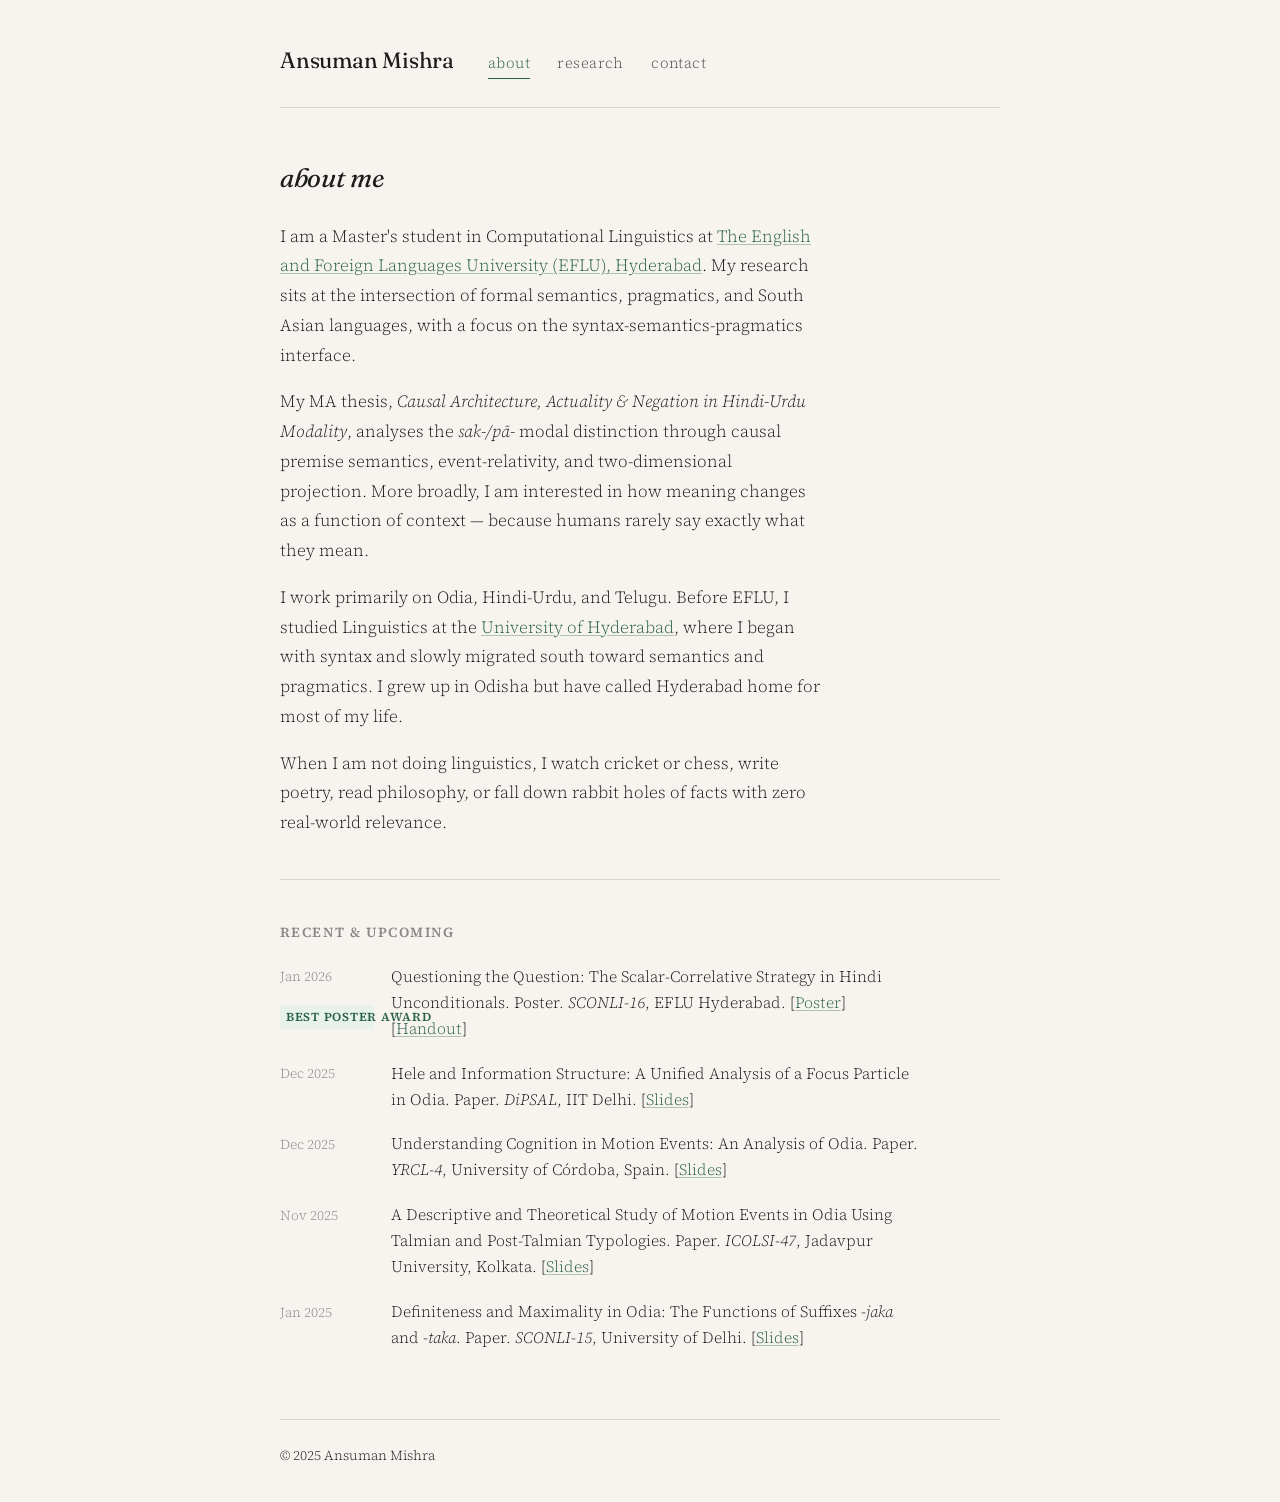
==== index.html @ 091caf6b "Add files via upload" ====
<!DOCTYPE html>
<html lang="en">
<head>
  <meta charset="UTF-8">
  <meta name="viewport" content="width=device-width, initial-scale=1.0">
  <meta name="description" content="Ansuman Mishra — Linguist & MA student in Computational Linguistics at EFLU Hyderabad, working on formal semantics, modality, and South Asian languages.">
  <title>Ansuman Mishra</title>
  <link rel="preconnect" href="https://fonts.googleapis.com">
  <link rel="preconnect" href="https://fonts.gstatic.com" crossorigin>
  <link href="https://fonts.googleapis.com/css2?family=Fraunces:ital,opsz,wght@0,9..144,300;0,9..144,400;0,9..144,600;1,9..144,300;1,9..144,400&family=Source+Serif+4:ital,opsz,wght@0,8..60,300;0,8..60,400;0,8..60,600;1,8..60,300;1,8..60,400&display=swap" rel="stylesheet">
  <link rel="stylesheet" href="style.css">
</head>
<body>
  <header>
    <div class="site-title">
      <a href="index.html">Ansuman Mishra</a>
    </div>
    <nav>
      <a href="index.html" class="active">about</a>
      <a href="research.html">research</a>
      <a href="contact.html">contact</a>
    </nav>
  </header>

  <main>
    <section class="intro">
      <h1>about me</h1>
      <p>
        I am a Master's student in Computational Linguistics at
        <a href="https://www.efluniversity.ac.in/">The English and Foreign Languages University (EFLU), Hyderabad</a>.
        My research sits at the intersection of formal semantics, pragmatics, and South Asian languages,
        with a focus on the syntax-semantics-pragmatics interface.
      </p>

      <p>
        My MA thesis, <em>Causal Architecture, Actuality &amp; Negation in Hindi-Urdu Modality</em>,
        analyses the <em>sak-/pā-</em> modal distinction through causal premise semantics,
        event-relativity, and two-dimensional projection. More broadly, I am interested
        in how meaning changes as a function of context — because humans rarely say exactly what they mean.
      </p>

      <p>
        I work primarily on Odia, Hindi-Urdu, and Telugu. Before EFLU, I studied Linguistics
        at the <a href="https://uohyd.ac.in/">University of Hyderabad</a>, where I began
        with syntax and slowly migrated south toward semantics and pragmatics.
        I grew up in Odisha but have called Hyderabad home for most of my life.
      </p>

      <p>
        When I am not doing linguistics, I watch cricket or chess, write poetry,
        read philosophy, or fall down rabbit holes of facts with zero real-world relevance.
      </p>
    </section>

    <hr>

    <section class="updates">
      <h2>recent &amp; upcoming</h2>

      <ul class="update-list">
        <li>
          <span class="update-date">Jan 2026</span>
          <span class="update-tag award">Best Poster Award</span>
          <span class="update-body">
            Questioning the Question: The Scalar-Correlative Strategy in Hindi Unconditionals.
            Poster. <em>SCONLI-16</em>, EFLU Hyderabad.
            [<a href="https://drive.google.com/file/d/1ANFOgNWCOCv7czCciZzYBjHxFHdyspBX/view?usp=sharing">Poster</a>]
            [<a href="https://drive.google.com/file/d/1ffa74GRHTgmBrBPGMSnpalttdWVg63Wz/view?usp=sharing">Handout</a>]
          </span>
        </li>
        <li>
          <span class="update-date">Dec 2025</span>
          <span class="update-body">
            Hele and Information Structure: A Unified Analysis of a Focus Particle in Odia.
            Paper. <em>DiPSAL</em>, IIT Delhi.
            [<a href="https://drive.google.com/file/d/1UKt8QBPlh3QJVtLP_T6K36ioiI9jn2D7/view?usp=sharing">Slides</a>]
          </span>
        </li>
        <li>
          <span class="update-date">Dec 2025</span>
          <span class="update-body">
            Understanding Cognition in Motion Events: An Analysis of Odia.
            Paper. <em>YRCL-4</em>, University of Córdoba, Spain.
            [<a href="https://drive.google.com/file/d/11E5_rFpYj3IGtYUHPFzcj4uOgpu2oPv9/view?usp=sharing">Slides</a>]
          </span>
        </li>
        <li>
          <span class="update-date">Nov 2025</span>
          <span class="update-body">
            A Descriptive and Theoretical Study of Motion Events in Odia Using Talmian and Post-Talmian Typologies.
            Paper. <em>ICOLSI-47</em>, Jadavpur University, Kolkata.
            [<a href="https://drive.google.com/file/d/19FrjqZRv9q8EXJaD74_anJzOx_NyYfVb/view?usp=sharing">Slides</a>]
          </span>
        </li>
        <li>
          <span class="update-date">Jan 2025</span>
          <span class="update-body">
            Definiteness and Maximality in Odia: The Functions of Suffixes <em>-jaka</em> and <em>-taka</em>.
            Paper. <em>SCONLI-15</em>, University of Delhi.
            [<a href="https://drive.google.com/file/d/1uRp9wtIOMrdv2oDd_WpZsqxCvSPVMt7K/view?usp=sharing">Slides</a>]
          </span>
        </li>
      </ul>
    </section>
  </main>

  <footer>
    <p>© 2025 Ansuman Mishra</p>
  </footer>
</body>
</html>
---- style.css ----
/* ============================================================
   Ansuman Mishra — Academic Portfolio
   Design: warm off-white ground, Fraunces display + Source Serif 4 body,
   slate ink, a single deep-teal accent. Deliberately minimal.
   ============================================================ */

/* --- tokens ------------------------------------------------ */
:root {
  --bg:         #f7f4ef;        /* warm paper */
  --ink:        #1c1c1c;        /* near-black */
  --ink-soft:   #4a4a4a;        /* secondary text */
  --ink-muted:  #888;           /* dates, labels */
  --rule:       #d8d3cb;        /* horizontal rules */
  --accent:     #2a6049;        /* deep forest-teal */
  --accent-tag: #e8f2ec;        /* award tag background */
  --link:       #2a6049;

  --font-display: 'Fraunces', Georgia, serif;
  --font-body:    'Source Serif 4', Georgia, serif;

  --measure: 60ch;              /* max prose width */
  --col-max: 720px;
}

/* --- reset ------------------------------------------------- */
*, *::before, *::after { box-sizing: border-box; margin: 0; padding: 0; }
html { font-size: 17px; }

body {
  background: var(--bg);
  color: var(--ink);
  font-family: var(--font-body);
  font-weight: 300;
  line-height: 1.75;
  padding: 0 1.5rem;
}

/* --- layout ------------------------------------------------ */
header, main, footer {
  max-width: var(--col-max);
  margin: 0 auto;
}

/* --- header / nav ----------------------------------------- */
header {
  display: flex;
  align-items: baseline;
  gap: 2rem;
  padding: 2.4rem 0 1.6rem;
  border-bottom: 1px solid var(--rule);
  flex-wrap: wrap;
}

.site-title a {
  font-family: var(--font-display);
  font-size: 1.3rem;
  font-weight: 400;
  color: var(--ink);
  text-decoration: none;
  letter-spacing: -0.01em;
}
.site-title a:hover { color: var(--accent); }

nav {
  display: flex;
  gap: 1.6rem;
  flex-wrap: wrap;
}

nav a {
  font-family: var(--font-body);
  font-size: 0.88rem;
  font-weight: 300;
  color: var(--ink-soft);
  text-decoration: none;
  letter-spacing: 0.03em;
  text-transform: lowercase;
  padding-bottom: 2px;
  border-bottom: 1px solid transparent;
  transition: color 0.15s, border-color 0.15s;
}
nav a:hover,
nav a.active {
  color: var(--accent);
  border-bottom-color: var(--accent);
}

/* --- main content ----------------------------------------- */
main {
  padding: 2.8rem 0 4rem;
}

main section + section {
  margin-top: 0; /* handled by hr spacing */
}

/* --- typography ------------------------------------------- */
h1 {
  font-family: var(--font-display);
  font-size: 1.55rem;
  font-weight: 400;
  font-style: italic;
  letter-spacing: -0.01em;
  color: var(--ink);
  margin-bottom: 1.2rem;
}

h2 {
  font-family: var(--font-body);
  font-size: 0.82rem;
  font-weight: 600;
  letter-spacing: 0.1em;
  text-transform: uppercase;
  color: var(--ink-muted);
  margin-bottom: 1.1rem;
}

p {
  max-width: var(--measure);
  margin-bottom: 1rem;
  color: var(--ink);
}
p:last-child { margin-bottom: 0; }

a {
  color: var(--link);
  text-decoration: underline;
  text-underline-offset: 2px;
  text-decoration-color: color-mix(in srgb, var(--link) 35%, transparent);
  transition: text-decoration-color 0.15s;
}
a:hover {
  text-decoration-color: var(--link);
}

hr {
  border: none;
  border-top: 1px solid var(--rule);
  margin: 2.4rem 0;
}

em { font-style: italic; }
strong { font-weight: 600; }

/* --- update list (homepage) ------------------------------- */
.update-list {
  list-style: none;
  display: flex;
  flex-direction: column;
  gap: 1.1rem;
}

.update-list li {
  display: grid;
  grid-template-columns: 5.5rem 1fr;
  gap: 0 1rem;
  align-items: start;
  max-width: calc(var(--measure) + 6rem);
}

/* award tag on same line after date */
.update-list li .update-tag {
  grid-column: 1;
  grid-row: 2;
  font-size: 0.72rem;
  font-weight: 600;
  letter-spacing: 0.06em;
  text-transform: uppercase;
  color: var(--accent);
  background: var(--accent-tag);
  padding: 1px 6px 2px;
  border-radius: 2px;
  white-space: nowrap;
  align-self: start;
  margin-top: 0.15rem;
}

.update-date {
  font-size: 0.8rem;
  color: var(--ink-muted);
  white-space: nowrap;
  padding-top: 0.1rem;
  font-family: var(--font-body);
}

.update-body {
  font-size: 0.93rem;
  line-height: 1.65;
  color: var(--ink);
}

/* when there is a tag, bump body to span both rows */
.update-list li:has(.update-tag) .update-body {
  grid-column: 2;
  grid-row: 1 / 3;
}

/* --- publications list (research page) -------------------- */
.pubs-list {
  list-style: none;
  display: flex;
  flex-direction: column;
  gap: 1.3rem;
  max-width: calc(var(--measure) + 4rem);
}

.pubs-list li {
  font-size: 0.93rem;
  line-height: 1.7;
  padding-left: 1.1rem;
  border-left: 2px solid var(--rule);
  transition: border-color 0.2s;
}

.pubs-list li:hover {
  border-left-color: var(--accent);
}

.pub-note {
  display: block;
  margin-top: 0.3rem;
  font-size: 0.86rem;
  color: var(--ink-soft);
  font-style: italic;
  line-height: 1.6;
}

/* inline award badge in pubs list */
.award-inline {
  display: inline-block;
  font-size: 0.72rem;
  font-weight: 600;
  letter-spacing: 0.06em;
  text-transform: uppercase;
  color: var(--accent);
  background: var(--accent-tag);
  padding: 1px 6px 2px;
  border-radius: 2px;
  vertical-align: middle;
  margin-left: 0.4rem;
}

/* --- contact page ----------------------------------------- */
.contact-block {
  margin-bottom: 1.6rem;
  line-height: 1.8;
}

/* --- footer ----------------------------------------------- */
footer {
  border-top: 1px solid var(--rule);
  padding: 1.4rem 0 2rem;
  font-size: 0.8rem;
  color: var(--ink-muted);
}

/* --- responsive ------------------------------------------- */
@media (max-width: 480px) {
  html { font-size: 16px; }
  body { padding: 0 1rem; }

  header {
    flex-direction: column;
    gap: 0.9rem;
    padding: 1.8rem 0 1.2rem;
  }

  .update-list li {
    grid-template-columns: 1fr;
    gap: 0.2rem;
  }
  .update-date { display: inline; margin-right: 0.5rem; }
  .update-tag { grid-column: 1; grid-row: auto; display: inline-block; }
  .update-list li:has(.update-tag) .update-body { grid-column: 1; grid-row: auto; }
}

@media (prefers-reduced-motion: reduce) {
  *, *::before, *::after { transition: none !important; }
}
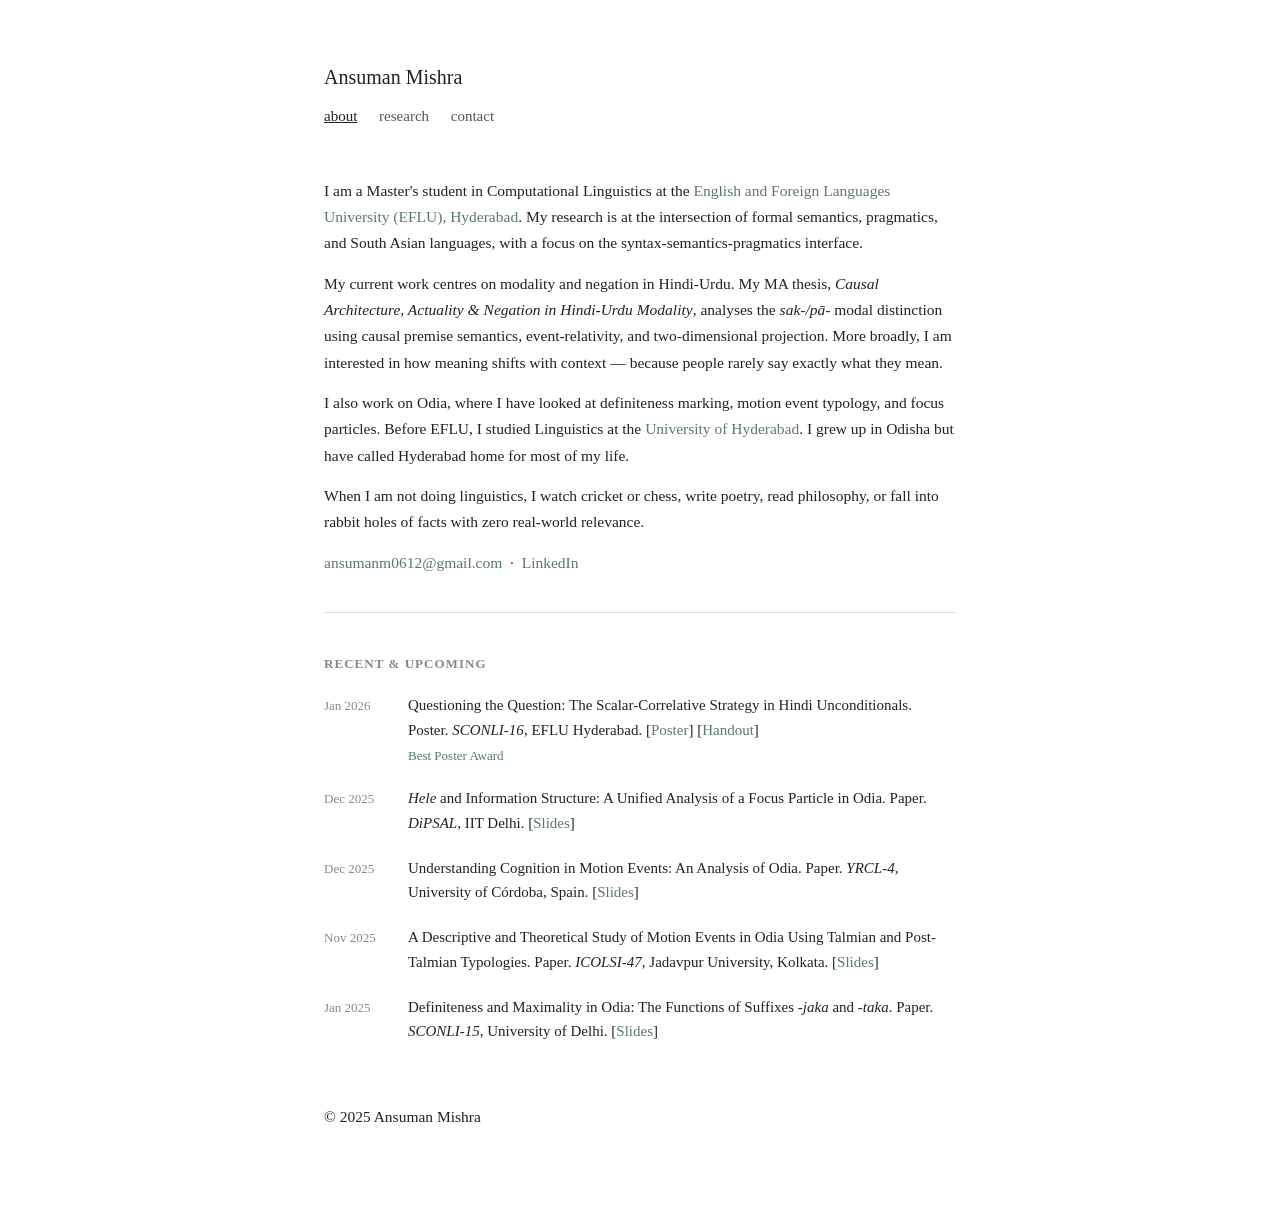
==== commit db57c489: "Add files via upload" ====
--- a/index.html
+++ b/index.html
@@ -3,109 +3,114 @@
 <head>
   <meta charset="UTF-8">
   <meta name="viewport" content="width=device-width, initial-scale=1.0">
-  <meta name="description" content="Ansuman Mishra — Linguist & MA student in Computational Linguistics at EFLU Hyderabad, working on formal semantics, modality, and South Asian languages.">
   <title>Ansuman Mishra</title>
-  <link rel="preconnect" href="https://fonts.googleapis.com">
-  <link rel="preconnect" href="https://fonts.gstatic.com" crossorigin>
-  <link href="https://fonts.googleapis.com/css2?family=Fraunces:ital,opsz,wght@0,9..144,300;0,9..144,400;0,9..144,600;1,9..144,300;1,9..144,400&family=Source+Serif+4:ital,opsz,wght@0,8..60,300;0,8..60,400;0,8..60,600;1,8..60,300;1,8..60,400&display=swap" rel="stylesheet">
   <link rel="stylesheet" href="style.css">
 </head>
 <body>
-  <header>
-    <div class="site-title">
-      <a href="index.html">Ansuman Mishra</a>
+
+<header>
+  <h1>Ansuman Mishra</h1>
+  <nav>
+    <a href="index.html" class="active">about</a>
+    <a href="research.html">research</a>
+    <a href="contact.html">contact</a>
+  </nav>
+</header>
+
+<main>
+
+  <p>
+    I am a Master's student in Computational Linguistics at the
+    <a href="https://www.efluniversity.ac.in/">English and Foreign Languages University (EFLU), Hyderabad</a>.
+    My research is at the intersection of formal semantics, pragmatics, and South Asian languages,
+    with a focus on the syntax-semantics-pragmatics interface.
+  </p>
+
+  <p>
+    My current work centres on modality and negation in Hindi-Urdu. My MA thesis,
+    <em>Causal Architecture, Actuality &amp; Negation in Hindi-Urdu Modality</em>, analyses the
+    <em>sak-/pā-</em> modal distinction using causal premise semantics, event-relativity,
+    and two-dimensional projection. More broadly, I am interested in how meaning shifts with
+    context — because people rarely say exactly what they mean.
+  </p>
+
+  <p>
+    I also work on Odia, where I have looked at definiteness marking, motion event typology,
+    and focus particles. Before EFLU, I studied Linguistics at the
+    <a href="https://uohyd.ac.in/">University of Hyderabad</a>.
+    I grew up in Odisha but have called Hyderabad home for most of my life.
+  </p>
+
+  <p>
+    When I am not doing linguistics, I watch cricket or chess, write poetry,
+    read philosophy, or fall into rabbit holes of facts with zero real-world relevance.
+  </p>
+
+  <p>
+    <a href="mailto:ansumanm0612@gmail.com">ansumanm0612@gmail.com</a> &nbsp;·&nbsp;
+    <a href="https://www.linkedin.com/in/ansuman-mishra061203/">LinkedIn</a>
+  </p>
+
+  <hr>
+
+  <h2>recent &amp; upcoming</h2>
+
+  <div class="updates">
+
+    <div class="update-item">
+      <span class="update-date">Jan 2026</span>
+      <div class="update-text">
+        Questioning the Question: The Scalar-Correlative Strategy in Hindi Unconditionals.
+        Poster. <em>SCONLI-16</em>, EFLU Hyderabad.
+        [<a href="https://drive.google.com/file/d/1ANFOgNWCOCv7czCciZzYBjHxFHdyspBX/view?usp=sharing">Poster</a>]
+        [<a href="https://drive.google.com/file/d/1ffa74GRHTgmBrBPGMSnpalttdWVg63Wz/view?usp=sharing">Handout</a>]
+        <span class="award-note">Best Poster Award</span>
+      </div>
     </div>
-    <nav>
-      <a href="index.html" class="active">about</a>
-      <a href="research.html">research</a>
-      <a href="contact.html">contact</a>
-    </nav>
-  </header>
 
-  <main>
-    <section class="intro">
-      <h1>about me</h1>
-      <p>
-        I am a Master's student in Computational Linguistics at
-        <a href="https://www.efluniversity.ac.in/">The English and Foreign Languages University (EFLU), Hyderabad</a>.
-        My research sits at the intersection of formal semantics, pragmatics, and South Asian languages,
-        with a focus on the syntax-semantics-pragmatics interface.
-      </p>
+    <div class="update-item">
+      <span class="update-date">Dec 2025</span>
+      <div class="update-text">
+        <em>Hele</em> and Information Structure: A Unified Analysis of a Focus Particle in Odia.
+        Paper. <em>DiPSAL</em>, IIT Delhi.
+        [<a href="https://drive.google.com/file/d/1UKt8QBPlh3QJVtLP_T6K36ioiI9jn2D7/view?usp=sharing">Slides</a>]
+      </div>
+    </div>
 
-      <p>
-        My MA thesis, <em>Causal Architecture, Actuality &amp; Negation in Hindi-Urdu Modality</em>,
-        analyses the <em>sak-/pā-</em> modal distinction through causal premise semantics,
-        event-relativity, and two-dimensional projection. More broadly, I am interested
-        in how meaning changes as a function of context — because humans rarely say exactly what they mean.
-      </p>
+    <div class="update-item">
+      <span class="update-date">Dec 2025</span>
+      <div class="update-text">
+        Understanding Cognition in Motion Events: An Analysis of Odia.
+        Paper. <em>YRCL-4</em>, University of Córdoba, Spain.
+        [<a href="https://drive.google.com/file/d/11E5_rFpYj3IGtYUHPFzcj4uOgpu2oPv9/view?usp=sharing">Slides</a>]
+      </div>
+    </div>
 
-      <p>
-        I work primarily on Odia, Hindi-Urdu, and Telugu. Before EFLU, I studied Linguistics
-        at the <a href="https://uohyd.ac.in/">University of Hyderabad</a>, where I began
-        with syntax and slowly migrated south toward semantics and pragmatics.
-        I grew up in Odisha but have called Hyderabad home for most of my life.
-      </p>
+    <div class="update-item">
+      <span class="update-date">Nov 2025</span>
+      <div class="update-text">
+        A Descriptive and Theoretical Study of Motion Events in Odia Using Talmian
+        and Post-Talmian Typologies. Paper. <em>ICOLSI-47</em>, Jadavpur University, Kolkata.
+        [<a href="https://drive.google.com/file/d/19FrjqZRv9q8EXJaD74_anJzOx_NyYfVb/view?usp=sharing">Slides</a>]
+      </div>
+    </div>
 
-      <p>
-        When I am not doing linguistics, I watch cricket or chess, write poetry,
-        read philosophy, or fall down rabbit holes of facts with zero real-world relevance.
-      </p>
-    </section>
+    <div class="update-item">
+      <span class="update-date">Jan 2025</span>
+      <div class="update-text">
+        Definiteness and Maximality in Odia: The Functions of Suffixes <em>-jaka</em> and <em>-taka</em>.
+        Paper. <em>SCONLI-15</em>, University of Delhi.
+        [<a href="https://drive.google.com/file/d/1uRp9wtIOMrdv2oDd_WpZsqxCvSPVMt7K/view?usp=sharing">Slides</a>]
+      </div>
+    </div>
 
-    <hr>
+  </div>
 
-    <section class="updates">
-      <h2>recent &amp; upcoming</h2>
+</main>
 
-      <ul class="update-list">
-        <li>
-          <span class="update-date">Jan 2026</span>
-          <span class="update-tag award">Best Poster Award</span>
-          <span class="update-body">
-            Questioning the Question: The Scalar-Correlative Strategy in Hindi Unconditionals.
-            Poster. <em>SCONLI-16</em>, EFLU Hyderabad.
-            [<a href="https://drive.google.com/file/d/1ANFOgNWCOCv7czCciZzYBjHxFHdyspBX/view?usp=sharing">Poster</a>]
-            [<a href="https://drive.google.com/file/d/1ffa74GRHTgmBrBPGMSnpalttdWVg63Wz/view?usp=sharing">Handout</a>]
-          </span>
-        </li>
-        <li>
-          <span class="update-date">Dec 2025</span>
-          <span class="update-body">
-            Hele and Information Structure: A Unified Analysis of a Focus Particle in Odia.
-            Paper. <em>DiPSAL</em>, IIT Delhi.
-            [<a href="https://drive.google.com/file/d/1UKt8QBPlh3QJVtLP_T6K36ioiI9jn2D7/view?usp=sharing">Slides</a>]
-          </span>
-        </li>
-        <li>
-          <span class="update-date">Dec 2025</span>
-          <span class="update-body">
-            Understanding Cognition in Motion Events: An Analysis of Odia.
-            Paper. <em>YRCL-4</em>, University of Córdoba, Spain.
-            [<a href="https://drive.google.com/file/d/11E5_rFpYj3IGtYUHPFzcj4uOgpu2oPv9/view?usp=sharing">Slides</a>]
-          </span>
-        </li>
-        <li>
-          <span class="update-date">Nov 2025</span>
-          <span class="update-body">
-            A Descriptive and Theoretical Study of Motion Events in Odia Using Talmian and Post-Talmian Typologies.
-            Paper. <em>ICOLSI-47</em>, Jadavpur University, Kolkata.
-            [<a href="https://drive.google.com/file/d/19FrjqZRv9q8EXJaD74_anJzOx_NyYfVb/view?usp=sharing">Slides</a>]
-          </span>
-        </li>
-        <li>
-          <span class="update-date">Jan 2025</span>
-          <span class="update-body">
-            Definiteness and Maximality in Odia: The Functions of Suffixes <em>-jaka</em> and <em>-taka</em>.
-            Paper. <em>SCONLI-15</em>, University of Delhi.
-            [<a href="https://drive.google.com/file/d/1uRp9wtIOMrdv2oDd_WpZsqxCvSPVMt7K/view?usp=sharing">Slides</a>]
-          </span>
-        </li>
-      </ul>
-    </section>
-  </main>
+<footer>
+  <p>© 2025 Ansuman Mishra</p>
+</footer>
 
-  <footer>
-    <p>© 2025 Ansuman Mishra</p>
-  </footer>
 </body>
 </html>
--- a/style.css
+++ b/style.css
@@ -1,279 +1,146 @@
-/* ============================================================
-   Ansuman Mishra — Academic Portfolio
-   Design: warm off-white ground, Fraunces display + Source Serif 4 body,
-   slate ink, a single deep-teal accent. Deliberately minimal.
-   ============================================================ */
+/* ── reset ── */
+* { margin: 0; padding: 0; box-sizing: border-box; }
 
-/* --- tokens ------------------------------------------------ */
-:root {
-  --bg:         #f7f4ef;        /* warm paper */
-  --ink:        #1c1c1c;        /* near-black */
-  --ink-soft:   #4a4a4a;        /* secondary text */
-  --ink-muted:  #888;           /* dates, labels */
-  --rule:       #d8d3cb;        /* horizontal rules */
-  --accent:     #2a6049;        /* deep forest-teal */
-  --accent-tag: #e8f2ec;        /* award tag background */
-  --link:       #2a6049;
-
-  --font-display: 'Fraunces', Georgia, serif;
-  --font-body:    'Source Serif 4', Georgia, serif;
-
-  --measure: 60ch;              /* max prose width */
-  --col-max: 720px;
+/* ── base ── */
+body {
+  font-family: Georgia, 'Times New Roman', serif;
+  font-size: 16px;
+  line-height: 1.7;
+  color: #222;
+  background: #fff;
+  max-width: 680px;
+  margin: 0 auto;
+  padding: 60px 24px 80px;
 }
 
-/* --- reset ------------------------------------------------- */
-*, *::before, *::after { box-sizing: border-box; margin: 0; padding: 0; }
-html { font-size: 17px; }
-
-body {
-  background: var(--bg);
-  color: var(--ink);
-  font-family: var(--font-body);
-  font-weight: 300;
-  line-height: 1.75;
-  padding: 0 1.5rem;
+/* ── header ── */
+header {
+  margin-bottom: 48px;
 }
 
-/* --- layout ------------------------------------------------ */
-header, main, footer {
-  max-width: var(--col-max);
-  margin: 0 auto;
+header h1 {
+  font-size: 20px;
+  font-weight: normal;
+  letter-spacing: 0;
+  margin-bottom: 10px;
 }
 
-/* --- header / nav ----------------------------------------- */
-header {
-  display: flex;
-  align-items: baseline;
-  gap: 2rem;
-  padding: 2.4rem 0 1.6rem;
-  border-bottom: 1px solid var(--rule);
-  flex-wrap: wrap;
-}
-
-.site-title a {
-  font-family: var(--font-display);
-  font-size: 1.3rem;
-  font-weight: 400;
-  color: var(--ink);
-  text-decoration: none;
-  letter-spacing: -0.01em;
-}
-.site-title a:hover { color: var(--accent); }
-
 nav {
-  display: flex;
-  gap: 1.6rem;
-  flex-wrap: wrap;
+  font-family: Georgia, serif;
+  font-size: 15px;
 }
 
 nav a {
-  font-family: var(--font-body);
-  font-size: 0.88rem;
-  font-weight: 300;
-  color: var(--ink-soft);
+  color: #555;
   text-decoration: none;
-  letter-spacing: 0.03em;
-  text-transform: lowercase;
-  padding-bottom: 2px;
-  border-bottom: 1px solid transparent;
-  transition: color 0.15s, border-color 0.15s;
+  margin-right: 18px;
 }
+
 nav a:hover,
 nav a.active {
-  color: var(--accent);
-  border-bottom-color: var(--accent);
+  color: #222;
+  text-decoration: underline;
 }
 
-/* --- main content ----------------------------------------- */
-main {
-  padding: 2.8rem 0 4rem;
+/* ── section headings ── */
+h2 {
+  font-family: Georgia, serif;
+  font-size: 13px;
+  font-weight: bold;
+  letter-spacing: 0.08em;
+  text-transform: uppercase;
+  color: #888;
+  margin: 40px 0 18px;
 }
 
-main section + section {
-  margin-top: 0; /* handled by hr spacing */
+/* ── body text ── */
+p {
+  font-size: 15.5px;
+  margin-bottom: 14px;
+  color: #222;
 }
 
-/* --- typography ------------------------------------------- */
-h1 {
-  font-family: var(--font-display);
-  font-size: 1.55rem;
-  font-weight: 400;
-  font-style: italic;
-  letter-spacing: -0.01em;
-  color: var(--ink);
-  margin-bottom: 1.2rem;
+a {
+  color: #5a7a6a;
+  text-decoration: none;
 }
 
-h2 {
-  font-family: var(--font-body);
-  font-size: 0.82rem;
-  font-weight: 600;
-  letter-spacing: 0.1em;
-  text-transform: uppercase;
-  color: var(--ink-muted);
-  margin-bottom: 1.1rem;
+a:hover {
+  text-decoration: underline;
 }
 
-p {
-  max-width: var(--measure);
-  margin-bottom: 1rem;
-  color: var(--ink);
-}
-p:last-child { margin-bottom: 0; }
-
-a {
-  color: var(--link);
-  text-decoration: underline;
-  text-underline-offset: 2px;
-  text-decoration-color: color-mix(in srgb, var(--link) 35%, transparent);
-  transition: text-decoration-color 0.15s;
-}
-a:hover {
-  text-decoration-color: var(--link);
+/* ── divider ── */
+hr {
+  border: none;
+  border-top: 1px solid #e0e0e0;
+  margin: 36px 0;
 }
 
-hr {
-  border: none;
-  border-top: 1px solid var(--rule);
-  margin: 2.4rem 0;
+/* ── updates list ── */
+.updates {
+  margin-top: 0;
 }
 
-em { font-style: italic; }
-strong { font-weight: 600; }
-
-/* --- update list (homepage) ------------------------------- */
-.update-list {
-  list-style: none;
+.update-item {
   display: flex;
-  flex-direction: column;
-  gap: 1.1rem;
-}
-
-.update-list li {
-  display: grid;
-  grid-template-columns: 5.5rem 1fr;
-  gap: 0 1rem;
-  align-items: start;
-  max-width: calc(var(--measure) + 6rem);
-}
-
-/* award tag on same line after date */
-.update-list li .update-tag {
-  grid-column: 1;
-  grid-row: 2;
-  font-size: 0.72rem;
-  font-weight: 600;
-  letter-spacing: 0.06em;
-  text-transform: uppercase;
-  color: var(--accent);
-  background: var(--accent-tag);
-  padding: 1px 6px 2px;
-  border-radius: 2px;
-  white-space: nowrap;
-  align-self: start;
-  margin-top: 0.15rem;
+  gap: 24px;
+  margin-bottom: 20px;
+  align-items: baseline;
 }
 
 .update-date {
-  font-size: 0.8rem;
-  color: var(--ink-muted);
-  white-space: nowrap;
-  padding-top: 0.1rem;
-  font-family: var(--font-body);
+  font-size: 13px;
+  color: #888;
+  min-width: 60px;
+  flex-shrink: 0;
+  padding-top: 2px;
 }
 
-.update-body {
-  font-size: 0.93rem;
+.update-text {
+  font-size: 15px;
   line-height: 1.65;
-  color: var(--ink);
+  color: #222;
 }
 
-/* when there is a tag, bump body to span both rows */
-.update-list li:has(.update-tag) .update-body {
-  grid-column: 2;
-  grid-row: 1 / 3;
+.update-text em {
+  font-style: italic;
 }
 
-/* --- publications list (research page) -------------------- */
-.pubs-list {
-  list-style: none;
-  display: flex;
-  flex-direction: column;
-  gap: 1.3rem;
-  max-width: calc(var(--measure) + 4rem);
+.update-text .award-note {
+  font-size: 13px;
+  color: #5a7a6a;
+  display: block;
+  margin-top: 2px;
 }
 
-.pubs-list li {
-  font-size: 0.93rem;
-  line-height: 1.7;
-  padding-left: 1.1rem;
-  border-left: 2px solid var(--rule);
-  transition: border-color 0.2s;
+/* ── research list ── */
+.pubs {
+  list-style: none;
 }
 
-.pubs-list li:hover {
-  border-left-color: var(--accent);
+.pubs li {
+  font-size: 15px;
+  line-height: 1.65;
+  margin-bottom: 20px;
+  padding-left: 0;
 }
 
-.pub-note {
+.pubs li .note {
   display: block;
-  margin-top: 0.3rem;
-  font-size: 0.86rem;
-  color: var(--ink-soft);
+  font-size: 13.5px;
+  color: #666;
+  margin-top: 3px;
   font-style: italic;
-  line-height: 1.6;
 }
 
-/* inline award badge in pubs list */
-.award-inline {
-  display: inline-block;
-  font-size: 0.72rem;
-  font-weight: 600;
-  letter-spacing: 0.06em;
-  text-transform: uppercase;
-  color: var(--accent);
-  background: var(--accent-tag);
-  padding: 1px 6px 2px;
-  border-radius: 2px;
-  vertical-align: middle;
-  margin-left: 0.4rem;
+/* ── contact ── */
+.contact-info p {
+  margin-bottom: 20px;
 }
 
-/* --- contact page ----------------------------------------- */
-.contact-block {
-  margin-bottom: 1.6rem;
-  line-height: 1.8;
+/* ── footer ── */
+footer {
+  margin-top: 60px;
+  font-size: 13px;
+  color: #aaa;
 }
-
-/* --- footer ----------------------------------------------- */
-footer {
-  border-top: 1px solid var(--rule);
-  padding: 1.4rem 0 2rem;
-  font-size: 0.8rem;
-  color: var(--ink-muted);
-}
-
-/* --- responsive ------------------------------------------- */
-@media (max-width: 480px) {
-  html { font-size: 16px; }
-  body { padding: 0 1rem; }
-
-  header {
-    flex-direction: column;
-    gap: 0.9rem;
-    padding: 1.8rem 0 1.2rem;
-  }
-
-  .update-list li {
-    grid-template-columns: 1fr;
-    gap: 0.2rem;
-  }
-  .update-date { display: inline; margin-right: 0.5rem; }
-  .update-tag { grid-column: 1; grid-row: auto; display: inline-block; }
-  .update-list li:has(.update-tag) .update-body { grid-column: 1; grid-row: auto; }
-}
-
-@media (prefers-reduced-motion: reduce) {
-  *, *::before, *::after { transition: none !important; }
-}
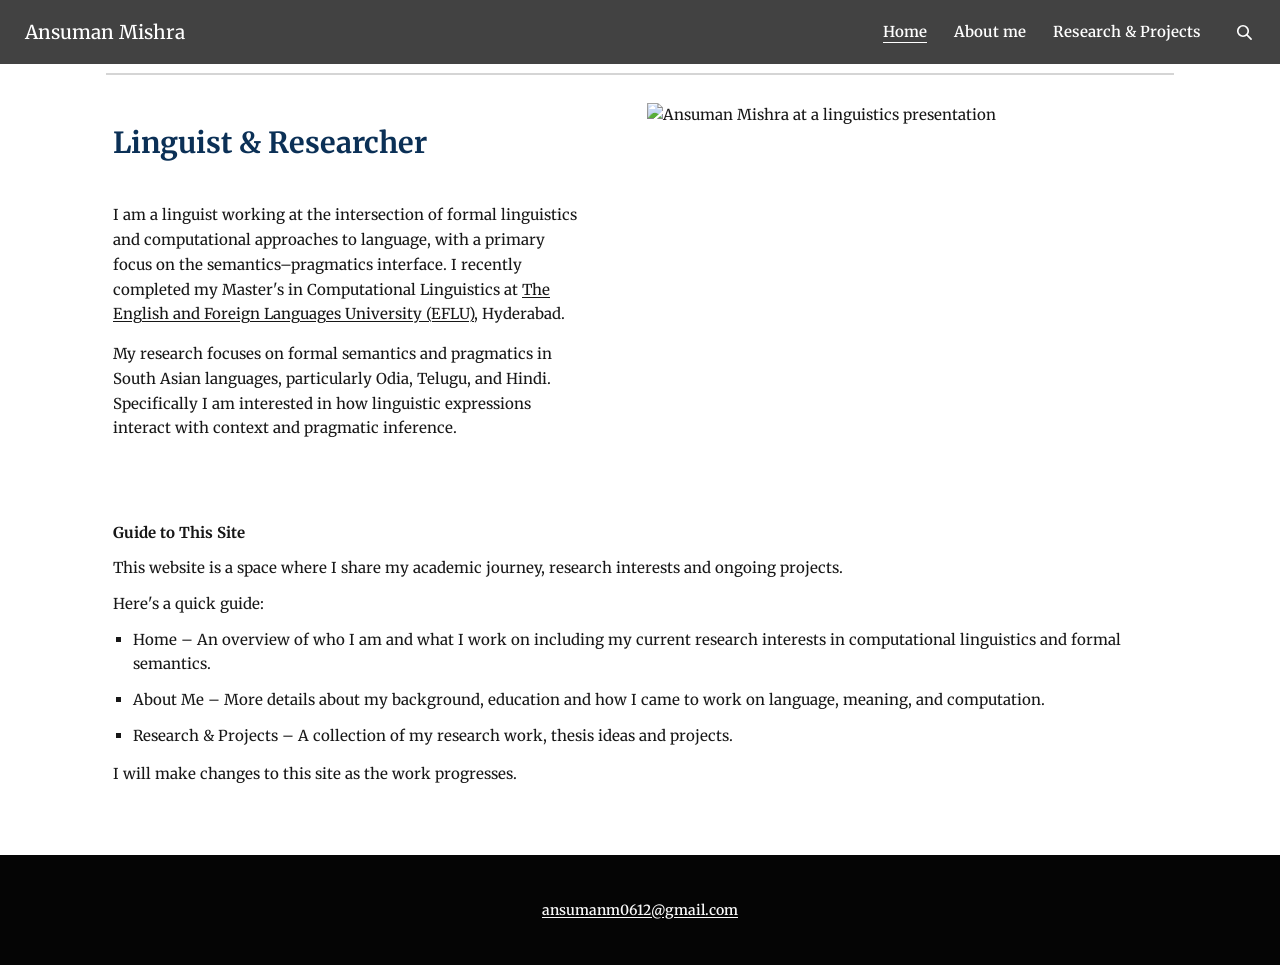
==== commit f927e84e: "Rebuild academic site to match Google Sites" ====
--- a/index.html
+++ b/index.html
@@ -2,115 +2,76 @@
 <html lang="en">
 <head>
   <meta charset="UTF-8">
-  <meta name="viewport" content="width=device-width, initial-scale=1.0">
-  <title>Ansuman Mishra</title>
+  <meta name="viewport" content="width=device-width, initial-scale=1">
+  <meta name="theme-color" content="#424242">
+  <meta name="description" content="Ansuman Mishra — linguist and researcher working at the semantics–pragmatics interface, with interests in formal linguistics, computation, and South Asian languages.">
+  <title>Ansuman Mishra | Linguist &amp; Researcher</title>
+  <link rel="preconnect" href="https://fonts.googleapis.com">
+  <link rel="preconnect" href="https://fonts.gstatic.com" crossorigin>
+  <link href="https://fonts.googleapis.com/css2?family=Merriweather:wght@400;500;600;700&display=swap" rel="stylesheet">
   <link rel="stylesheet" href="style.css">
+  <script src="site.js" defer></script>
 </head>
-<body>
+<body class="page-home">
+  <header class="site-header">
+    <a class="site-name" href="index.html">Ansuman Mishra</a>
+    <nav class="site-nav" aria-label="Main navigation">
+      <a href="index.html" aria-current="page">Home</a>
+      <a href="about-me.html">About me</a>
+      <a href="research.html">Research &amp; Projects</a>
+      <button class="search-toggle" type="button" aria-label="Search this site" aria-expanded="false" aria-controls="site-search-panel">
+        <svg viewBox="0 0 24 24" aria-hidden="true"><circle cx="10.8" cy="10.8" r="6.3"></circle><path d="m15.5 15.5 5 5"></path></svg>
+      </button>
+    </nav>
+    <div class="search-panel" id="site-search-panel" hidden>
+      <form role="search" class="search-form">
+        <label class="visually-hidden" for="site-search-input">Search this site</label>
+        <input id="site-search-input" type="search" placeholder="Search pages and information" autocomplete="off">
+      </form>
+      <div class="search-results" id="site-search-results" aria-live="polite">Search across pages, research, projects and presentations.</div>
+    </div>
+  </header>
 
-<header>
-  <h1>Ansuman Mishra</h1>
-  <nav>
-    <a href="index.html" class="active">about</a>
-    <a href="research.html">research</a>
-    <a href="contact.html">contact</a>
-  </nav>
-</header>
+  <main id="main" class="home-main">
+    <section class="home-hero" id="home" aria-labelledby="home-heading">
+      <div class="hero-copy">
+        <h1 id="home-heading">Linguist &amp; Researcher</h1>
+        <p>
+          I am a linguist working at the intersection of formal linguistics and computational
+          approaches to language, with a primary focus on the semantics–pragmatics interface.
+          I recently completed my Master's in Computational Linguistics at
+          <a href="https://www.efluniversity.ac.in/" target="_blank" rel="noopener noreferrer">The English and Foreign Languages University (EFLU)</a>,
+          Hyderabad.
+        </p>
+        <p>
+          My research focuses on formal semantics and pragmatics in South Asian languages,
+          particularly Odia, Telugu, and Hindi. Specifically I am interested in how linguistic
+          expressions interact with context and pragmatic inference.
+        </p>
+      </div>
+      <figure class="hero-photo">
+        <img
+          src="https://sites.google.com/sitesv-images-rt/[base64]w1280"
+          alt="Ansuman Mishra at a linguistics presentation"
+          loading="eager">
+      </figure>
+    </section>
 
-<main>
+    <section class="site-guide" id="guide" aria-labelledby="guide-heading">
+      <h2 id="guide-heading">Guide to This Site</h2>
+      <p>This website is a space where I share my academic journey, research interests and ongoing projects.</p>
+      <p>Here's a quick guide:</p>
+      <ul>
+        <li><a href="index.html">Home</a> – An overview of who I am and what I work on including my current research interests in computational linguistics and formal semantics.</li>
+        <li><a href="about-me.html">About Me</a> – More details about my background, education and how I came to work on language, meaning, and computation.</li>
+        <li><a href="research.html">Research &amp; Projects</a> – A collection of my research work, thesis ideas and projects.</li>
+      </ul>
+      <p>I will make changes to this site as the work progresses.</p>
+    </section>
+  </main>
 
-  <p>
-    I am a Master's student in Computational Linguistics at the
-    <a href="https://www.efluniversity.ac.in/">English and Foreign Languages University (EFLU), Hyderabad</a>.
-    My research is at the intersection of formal semantics, pragmatics, and South Asian languages,
-    with a focus on the syntax-semantics-pragmatics interface.
-  </p>
-
-  <p>
-    My current work centres on modality and negation in Hindi-Urdu. My MA thesis,
-    <em>Causal Architecture, Actuality &amp; Negation in Hindi-Urdu Modality</em>, analyses the
-    <em>sak-/pā-</em> modal distinction using causal premise semantics, event-relativity,
-    and two-dimensional projection. More broadly, I am interested in how meaning shifts with
-    context — because people rarely say exactly what they mean.
-  </p>
-
-  <p>
-    I also work on Odia, where I have looked at definiteness marking, motion event typology,
-    and focus particles. Before EFLU, I studied Linguistics at the
-    <a href="https://uohyd.ac.in/">University of Hyderabad</a>.
-    I grew up in Odisha but have called Hyderabad home for most of my life.
-  </p>
-
-  <p>
-    When I am not doing linguistics, I watch cricket or chess, write poetry,
-    read philosophy, or fall into rabbit holes of facts with zero real-world relevance.
-  </p>
-
-  <p>
-    <a href="mailto:ansumanm0612@gmail.com">ansumanm0612@gmail.com</a> &nbsp;·&nbsp;
-    <a href="https://www.linkedin.com/in/ansuman-mishra061203/">LinkedIn</a>
-  </p>
-
-  <hr>
-
-  <h2>recent &amp; upcoming</h2>
-
-  <div class="updates">
-
-    <div class="update-item">
-      <span class="update-date">Jan 2026</span>
-      <div class="update-text">
-        Questioning the Question: The Scalar-Correlative Strategy in Hindi Unconditionals.
-        Poster. <em>SCONLI-16</em>, EFLU Hyderabad.
-        [<a href="https://drive.google.com/file/d/1ANFOgNWCOCv7czCciZzYBjHxFHdyspBX/view?usp=sharing">Poster</a>]
-        [<a href="https://drive.google.com/file/d/1ffa74GRHTgmBrBPGMSnpalttdWVg63Wz/view?usp=sharing">Handout</a>]
-        <span class="award-note">Best Poster Award</span>
-      </div>
-    </div>
-
-    <div class="update-item">
-      <span class="update-date">Dec 2025</span>
-      <div class="update-text">
-        <em>Hele</em> and Information Structure: A Unified Analysis of a Focus Particle in Odia.
-        Paper. <em>DiPSAL</em>, IIT Delhi.
-        [<a href="https://drive.google.com/file/d/1UKt8QBPlh3QJVtLP_T6K36ioiI9jn2D7/view?usp=sharing">Slides</a>]
-      </div>
-    </div>
-
-    <div class="update-item">
-      <span class="update-date">Dec 2025</span>
-      <div class="update-text">
-        Understanding Cognition in Motion Events: An Analysis of Odia.
-        Paper. <em>YRCL-4</em>, University of Córdoba, Spain.
-        [<a href="https://drive.google.com/file/d/11E5_rFpYj3IGtYUHPFzcj4uOgpu2oPv9/view?usp=sharing">Slides</a>]
-      </div>
-    </div>
-
-    <div class="update-item">
-      <span class="update-date">Nov 2025</span>
-      <div class="update-text">
-        A Descriptive and Theoretical Study of Motion Events in Odia Using Talmian
-        and Post-Talmian Typologies. Paper. <em>ICOLSI-47</em>, Jadavpur University, Kolkata.
-        [<a href="https://drive.google.com/file/d/19FrjqZRv9q8EXJaD74_anJzOx_NyYfVb/view?usp=sharing">Slides</a>]
-      </div>
-    </div>
-
-    <div class="update-item">
-      <span class="update-date">Jan 2025</span>
-      <div class="update-text">
-        Definiteness and Maximality in Odia: The Functions of Suffixes <em>-jaka</em> and <em>-taka</em>.
-        Paper. <em>SCONLI-15</em>, University of Delhi.
-        [<a href="https://drive.google.com/file/d/1uRp9wtIOMrdv2oDd_WpZsqxCvSPVMt7K/view?usp=sharing">Slides</a>]
-      </div>
-    </div>
-
-  </div>
-
-</main>
-
-<footer>
-  <p>© 2025 Ansuman Mishra</p>
-</footer>
-
+  <footer class="site-footer">
+    <a href="mailto:ansumanm0612@gmail.com">ansumanm0612@gmail.com</a>
+  </footer>
 </body>
-</html>
+</html>
--- a/style.css
+++ b/style.css
@@ -1,146 +1,546 @@
-/* ── reset ── */
-* { margin: 0; padding: 0; box-sizing: border-box; }
-
-/* ── base ── */
+:root {
+  --charcoal: #424242;
+  --navy: #0b3056;
+  --ink: #171717;
+  --muted: #666;
+  --line: #d5d5d5;
+  --page-width: 1200px;
+}
+
+* {
+  box-sizing: border-box;
+}
+
+html {
+  scroll-behavior: smooth;
+}
+
 body {
-  font-family: Georgia, 'Times New Roman', serif;
-  font-size: 16px;
-  line-height: 1.7;
-  color: #222;
+  margin: 0;
   background: #fff;
-  max-width: 680px;
-  margin: 0 auto;
-  padding: 60px 24px 80px;
-}
-
-/* ── header ── */
-header {
-  margin-bottom: 48px;
-}
-
-header h1 {
-  font-size: 20px;
-  font-weight: normal;
-  letter-spacing: 0;
-  margin-bottom: 10px;
-}
-
-nav {
-  font-family: Georgia, serif;
-  font-size: 15px;
-}
-
-nav a {
-  color: #555;
-  text-decoration: none;
-  margin-right: 18px;
-}
-
-nav a:hover,
-nav a.active {
-  color: #222;
-  text-decoration: underline;
-}
-
-/* ── section headings ── */
-h2 {
-  font-family: Georgia, serif;
-  font-size: 13px;
-  font-weight: bold;
-  letter-spacing: 0.08em;
-  text-transform: uppercase;
-  color: #888;
-  margin: 40px 0 18px;
-}
-
-/* ── body text ── */
-p {
-  font-size: 15.5px;
-  margin-bottom: 14px;
-  color: #222;
-}
-
-a {
-  color: #5a7a6a;
-  text-decoration: none;
-}
-
-a:hover {
-  text-decoration: underline;
-}
-
-/* ── divider ── */
-hr {
-  border: none;
-  border-top: 1px solid #e0e0e0;
-  margin: 36px 0;
-}
-
-/* ── updates list ── */
-.updates {
-  margin-top: 0;
-}
-
-.update-item {
-  display: flex;
-  gap: 24px;
-  margin-bottom: 20px;
-  align-items: baseline;
-}
-
-.update-date {
-  font-size: 13px;
-  color: #888;
-  min-width: 60px;
-  flex-shrink: 0;
-  padding-top: 2px;
-}
-
-.update-text {
+  color: var(--ink);
+  font-family: "Merriweather", Georgia, "Times New Roman", serif;
   font-size: 15px;
   line-height: 1.65;
+}
+
+a {
+  color: inherit;
+}
+
+a:hover {
+  text-decoration-thickness: 1px;
+  text-underline-offset: 3px;
+}
+
+a:focus-visible,
+button:focus-visible,
+input:focus-visible {
+  outline: 2px solid #8aabc8;
+  outline-offset: 3px;
+}
+
+.visually-hidden {
+  position: absolute;
+  width: 1px;
+  height: 1px;
+  padding: 0;
+  margin: -1px;
+  overflow: hidden;
+  clip: rect(0, 0, 0, 0);
+  white-space: nowrap;
+  border: 0;
+}
+
+/* Shared navigation */
+.site-header {
+  position: relative;
+  z-index: 10;
+  min-height: 64px;
+  padding: 0 25px;
+  display: flex;
+  align-items: center;
+  justify-content: space-between;
+  gap: 24px;
+  color: #f9f9f9;
+  background: var(--charcoal);
+}
+
+.site-name {
+  flex: 0 0 auto;
+  color: #fff;
+  text-decoration: none;
+  font-size: 19px;
+  font-weight: 500;
+  line-height: 1.2;
+}
+
+.site-nav {
+  display: flex;
+  align-items: center;
+  gap: 27px;
+}
+
+.site-nav a {
+  color: #fff;
+  text-decoration: none;
+  font-size: 15px;
+  font-weight: 600;
+  white-space: nowrap;
+}
+
+.site-nav a:hover,
+.site-nav a[aria-current="page"] {
+  color: #fff;
+  text-decoration: underline;
+  text-underline-offset: 5px;
+}
+
+.search-toggle {
+  width: 27px;
+  height: 34px;
+  padding: 4px 0 4px 4px;
+  display: inline-flex;
+  align-items: center;
+  justify-content: center;
+  color: #fff;
+  border: 0;
+  background: transparent;
+  cursor: pointer;
+}
+
+.search-toggle svg {
+  width: 20px;
+  height: 20px;
+  fill: none;
+  stroke: currentColor;
+  stroke-width: 2;
+  stroke-linecap: round;
+  stroke-linejoin: round;
+}
+
+.search-panel {
+  position: absolute;
+  top: calc(100% + 7px);
+  right: 20px;
+  z-index: 20;
+  width: min(390px, calc(100vw - 32px));
+  padding: 14px;
+  color: #171717;
+  background: #fff;
+  border: 1px solid #d6d6d6;
+  box-shadow: 0 8px 26px rgba(0, 0, 0, .18);
+}
+
+.search-panel[hidden] {
+  display: none;
+}
+
+.search-form input {
+  width: 100%;
+  min-height: 42px;
+  padding: 9px 11px;
+  border: 1px solid #aaa;
+  border-radius: 0;
+  background: #fff;
+  color: #171717;
+  font: inherit;
+  font-size: 14px;
+}
+
+.search-results {
+  max-height: 340px;
+  overflow: auto;
+  padding-top: 8px;
+  color: #666;
+  font-family: "Merriweather", Georgia, serif;
+  font-size: 12px;
+  line-height: 1.5;
+}
+
+.search-result {
+  display: block;
+  padding: 9px 7px;
+  border-bottom: 1px solid #ededed;
   color: #222;
-}
-
-.update-text em {
-  font-style: italic;
-}
-
-.update-text .award-note {
+  text-decoration: none;
+}
+
+.search-result:hover {
+  background: #f5f5f5;
+  text-decoration: none;
+}
+
+.search-result strong {
+  display: block;
+  margin-bottom: 2px;
+  color: var(--navy);
   font-size: 13px;
-  color: #5a7a6a;
+}
+
+.search-result span {
   display: block;
-  margin-top: 2px;
-}
-
-/* ── research list ── */
-.pubs {
-  list-style: none;
-}
-
-.pubs li {
+  color: #666;
+}
+
+/* Home */
+.home-main {
+  width: min(1068px, calc(100% - 40px));
+  margin: 9px auto 0;
+  padding-bottom: 58px;
+}
+
+.home-hero {
+  display: grid;
+  grid-template-columns: minmax(0, 470px) minmax(0, 520px);
+  align-items: start;
+  justify-content: space-between;
+  gap: 48px;
+  padding: 28px 7px 0;
+  border-top: 2px solid var(--line);
+}
+
+.hero-copy h1 {
+  margin: 22px 0 42px;
+  color: var(--navy);
+  font-size: 29px;
+  line-height: 1.25;
+  font-weight: 700;
+}
+
+.hero-copy p {
+  margin: 0 0 15px;
   font-size: 15px;
   line-height: 1.65;
-  margin-bottom: 20px;
+}
+
+.hero-copy a {
+  text-decoration: underline;
+  text-underline-offset: 2px;
+}
+
+.hero-photo {
+  margin: 0;
+  width: 100%;
+}
+
+.hero-photo img {
+  display: block;
+  width: 100%;
+  height: auto;
+  object-fit: cover;
+}
+
+.site-guide {
+  margin: 66px 7px 0;
+}
+
+.site-guide h2 {
+  margin: 0 0 13px;
+  font-size: 15px;
+  line-height: 1.4;
+  font-weight: 700;
+}
+
+.site-guide p {
+  margin: 0 0 11px;
+}
+
+.site-guide ul {
+  margin: 8px 0 13px;
+  padding-left: 20px;
+  list-style-type: square;
+}
+
+.site-guide li {
   padding-left: 0;
-}
-
-.pubs li .note {
-  display: block;
-  font-size: 13.5px;
-  color: #666;
-  margin-top: 3px;
+  margin-bottom: 11px;
+}
+
+.site-guide a {
+  text-decoration: none;
+}
+
+/* About and research page banners */
+.page-banner {
+  min-height: 124px;
+  display: flex;
+  align-items: center;
+  justify-content: center;
+  padding: 16px 20px;
+  background-repeat: no-repeat;
+  background-size: cover;
+  background-position: center center;
+  text-align: center;
+}
+
+.page-banner h1 {
+  margin: 0;
+  font-size: 43px;
+  line-height: 1.2;
+  font-weight: 700;
+}
+
+.page-banner-about {
+  background-image: url("https://sites.google.com/sitesv-images-rt/AMxu72tZUWNblDccMqbxfu06Q5AQhIC0QAc6M8rwlp5P_Uuj-7ggGSVdMT_sMHnhc-Sn8rDOLHeOr0cK2FHGoXOgK-byj-zfnoZoNhdtvHLsoX1oMAVdRbPRBZZHS_emHQegb8C8_Cjt_ZTdJrBR08J_aHOK9mcxHTh4ZXRXkqBLTZsJeKv28c8DEXS9Ts6lxug=w16383");
+}
+
+.page-banner-about h1 {
+  color: var(--navy);
+}
+
+.page-banner-research {
+  min-height: 117px;
+  background-image: url("https://sites.google.com/sitesv-images-rt/AMxu72v7hE5ts7ol7CZx3NxyED4Z875OJzXVcmsnnCPMuUXSAI-G6NAy3PWHC5pnchuMviYNBtnDmyw7zi5FZVZ... ");
+  background-position: top left;
+}
+
+.page-banner-research h1 {
+  color: #fff;
+}
+
+/* About */
+.about-content {
+  width: min(1198px, calc(100% - 48px));
+  min-height: 519px;
+  margin: 0 auto;
+  padding: 44px 0 70px;
+}
+
+.about-copy p {
+  margin: 0 0 15px;
+  font-size: 14px;
+  line-height: 1.55;
+}
+
+/* Research */
+.research-content {
+  width: min(var(--page-width), calc(100% - 48px));
+  margin: 0 auto;
+  padding: 26px 0 76px;
+}
+
+.research-section h2 {
+  margin: 0 0 7px;
+  font-size: 14px;
+  font-weight: 700;
   font-style: italic;
-}
-
-/* ── contact ── */
-.contact-info p {
-  margin-bottom: 20px;
-}
-
-/* ── footer ── */
-footer {
-  margin-top: 60px;
-  font-size: 13px;
-  color: #aaa;
-}
+  line-height: 1.5;
+}
+
+.research-list,
+.research-project ul {
+  margin: 0;
+  padding-left: 19px;
+  list-style-type: square;
+}
+
+.research-list li {
+  margin: 0 0 7px;
+  padding-left: 0;
+  font-size: 12px;
+  line-height: 1.65;
+}
+
+.work-title {
+  font-weight: 400;
+}
+
+.research-list a {
+  text-decoration: underline;
+  text-underline-offset: 2px;
+}
+
+.experience-section {
+  margin-top: 83px;
+}
+
+.research-project {
+  margin-top: 13px;
+}
+
+.research-project h3 {
+  margin: 0 0 10px;
+  font-size: 12px;
+  line-height: 1.55;
+  font-weight: 700;
+}
+
+.research-project h3 em {
+  font-style: italic;
+}
+
+.research-project li {
+  margin-bottom: 7px;
+  padding-left: 0;
+  font-size: 12px;
+  line-height: 1.65;
+}
+
+.research-project + .research-project {
+  margin-top: 13px;
+}
+
+/* Footer */
+.site-footer {
+  min-height: 110px;
+  padding: 35px 20px;
+  display: flex;
+  align-items: center;
+  justify-content: center;
+  background: #050505;
+  color: #f8f8f8;
+  text-align: center;
+}
+
+.site-footer a {
+  color: #f8f8f8;
+  font-size: 14px;
+  font-weight: 600;
+  text-decoration: underline;
+  text-underline-offset: 2px;
+}
+
+/* A legacy contact route remains available, although it is not in the main navigation. */
+.standard-content {
+  width: min(var(--page-width), calc(100% - 48px));
+  min-height: 520px;
+  margin: 0 auto;
+  padding: 42px 0 70px;
+}
+
+.standard-content h1 {
+  color: var(--navy);
+  font-size: 28px;
+}
+
+/* Responsive layout */
+@media (max-width: 900px) {
+  .home-hero {
+    grid-template-columns: minmax(0, 1fr) minmax(0, 1fr);
+    gap: 30px;
+  }
+
+  .hero-copy h1 {
+    margin-bottom: 28px;
+    font-size: 26px;
+  }
+
+  .research-content,
+  .about-content {
+    width: min(100% - 40px, 760px);
+  }
+
+  .research-list li,
+  .research-project h3,
+  .research-project li {
+    font-size: 13px;
+  }
+}
+
+@media (max-width: 650px) {
+  .site-header {
+    min-height: 62px;
+    padding: 10px 15px;
+    align-items: flex-start;
+    flex-direction: column;
+    gap: 10px;
+  }
+
+  .site-name {
+    font-size: 18px;
+  }
+
+  .site-nav {
+    width: 100%;
+    gap: clamp(12px, 4vw, 22px);
+    justify-content: space-between;
+  }
+
+  .site-nav a {
+    font-size: 12px;
+  }
+
+  .search-toggle {
+    width: 24px;
+    height: 25px;
+  }
+
+  .search-panel {
+    top: calc(100% + 4px);
+    right: 10px;
+  }
+
+  .home-main {
+    width: calc(100% - 30px);
+    margin-top: 14px;
+  }
+
+  .home-hero {
+    grid-template-columns: 1fr;
+    gap: 22px;
+    padding: 21px 2px 0;
+  }
+
+  .hero-copy h1 {
+    margin: 8px 0 23px;
+    font-size: 26px;
+  }
+
+  .hero-copy p,
+  .site-guide p,
+  .site-guide li {
+    font-size: 14px;
+  }
+
+  .hero-photo {
+    max-width: 560px;
+  }
+
+  .site-guide {
+    margin: 38px 2px 0;
+  }
+
+  .page-banner {
+    min-height: 106px;
+    padding: 12px;
+  }
+
+  .page-banner h1 {
+    font-size: 30px;
+  }
+
+  .about-content {
+    width: calc(100% - 34px);
+    min-height: 0;
+    padding: 30px 0 50px;
+  }
+
+  .about-copy p {
+    font-size: 13px;
+  }
+
+  .research-content {
+    width: calc(100% - 34px);
+    padding-top: 22px;
+  }
+
+  .research-list {
+    padding-left: 17px;
+  }
+
+  .research-list li,
+  .research-project h3,
+  .research-project li {
+    font-size: 12px;
+  }
+
+  .experience-section {
+    margin-top: 48px;
+  }
+
+  .site-footer {
+    min-height: 90px;
+    padding: 27px 15px;
+  }
+}
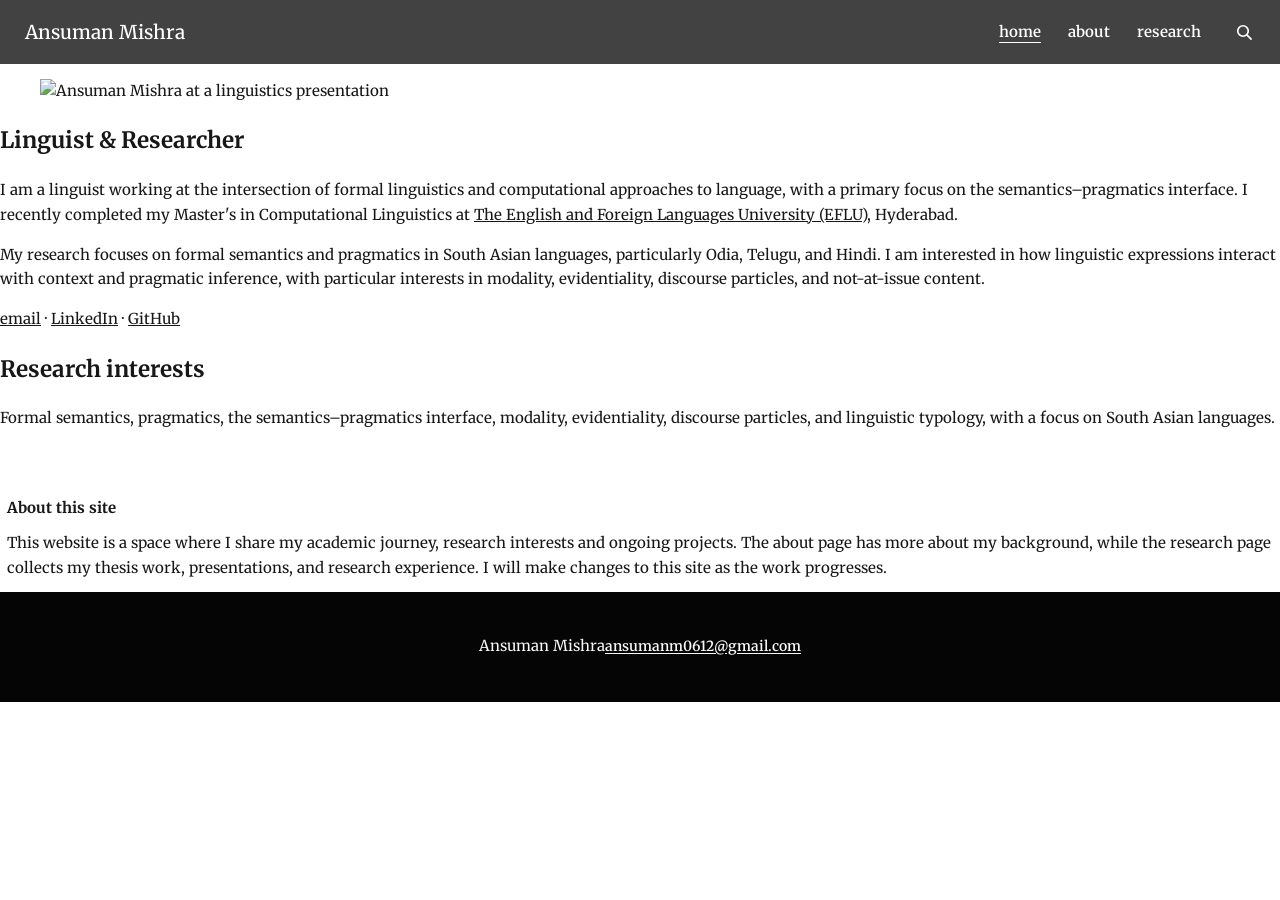
==== commit 6cfab1dc: "Refine academic website with minimalist researcher layout" ====
--- a/index.html
+++ b/index.html
@@ -3,8 +3,8 @@
 <head>
   <meta charset="UTF-8">
   <meta name="viewport" content="width=device-width, initial-scale=1">
-  <meta name="theme-color" content="#424242">
-  <meta name="description" content="Ansuman Mishra — linguist and researcher working at the semantics–pragmatics interface, with interests in formal linguistics, computation, and South Asian languages.">
+  <meta name="theme-color" content="#ffffff">
+  <meta name="description" content="Ansuman Mishra is a linguist working at the semantics–pragmatics interface, with interests in formal linguistics, computation, and South Asian languages.">
   <title>Ansuman Mishra | Linguist &amp; Researcher</title>
   <link rel="preconnect" href="https://fonts.googleapis.com">
   <link rel="preconnect" href="https://fonts.gstatic.com" crossorigin>
@@ -16,9 +16,9 @@
   <header class="site-header">
     <a class="site-name" href="index.html">Ansuman Mishra</a>
     <nav class="site-nav" aria-label="Main navigation">
-      <a href="index.html" aria-current="page">Home</a>
-      <a href="about-me.html">About me</a>
-      <a href="research.html">Research &amp; Projects</a>
+      <a href="index.html" aria-current="page">home</a>
+      <a href="about-me.html">about</a>
+      <a href="research.html">research</a>
       <button class="search-toggle" type="button" aria-label="Search this site" aria-expanded="false" aria-controls="site-search-panel">
         <svg viewBox="0 0 24 24" aria-hidden="true"><circle cx="10.8" cy="10.8" r="6.3"></circle><path d="m15.5 15.5 5 5"></path></svg>
       </button>
@@ -26,16 +26,23 @@
     <div class="search-panel" id="site-search-panel" hidden>
       <form role="search" class="search-form">
         <label class="visually-hidden" for="site-search-input">Search this site</label>
-        <input id="site-search-input" type="search" placeholder="Search pages and information" autocomplete="off">
+        <input id="site-search-input" type="search" placeholder="Search pages and research" autocomplete="off">
       </form>
       <div class="search-results" id="site-search-results" aria-live="polite">Search across pages, research, projects and presentations.</div>
     </div>
   </header>
 
-  <main id="main" class="home-main">
-    <section class="home-hero" id="home" aria-labelledby="home-heading">
-      <div class="hero-copy">
-        <h1 id="home-heading">Linguist &amp; Researcher</h1>
+  <main id="main" class="site-main">
+    <section class="intro-grid" id="home" aria-labelledby="intro-heading">
+      <figure class="profile-photo">
+        <img
+          src="https://sites.google.com/sitesv-images-rt/[base64]w1280"
+          alt="Ansuman Mishra at a linguistics presentation"
+          loading="eager">
+      </figure>
+
+      <div class="intro-copy">
+        <h1 id="intro-heading">Linguist &amp; Researcher</h1>
         <p>
           I am a linguist working at the intersection of formal linguistics and computational
           approaches to language, with a primary focus on the semantics–pragmatics interface.
@@ -45,32 +52,38 @@
         </p>
         <p>
           My research focuses on formal semantics and pragmatics in South Asian languages,
-          particularly Odia, Telugu, and Hindi. Specifically I am interested in how linguistic
-          expressions interact with context and pragmatic inference.
+          particularly Odia, Telugu, and Hindi. I am interested in how linguistic expressions
+          interact with context and pragmatic inference, with particular interests in modality,
+          evidentiality, discourse particles, and not-at-issue content.
+        </p>
+        <p class="intro-links">
+          <a href="mailto:ansumanm0612@gmail.com">email</a>
+          <span aria-hidden="true">·</span>
+          <a href="https://www.linkedin.com/in/ansuman-mishra061203/" target="_blank" rel="noopener noreferrer">LinkedIn</a>
+          <span aria-hidden="true">·</span>
+          <a href="https://github.com/ansumanm0612" target="_blank" rel="noopener noreferrer">GitHub</a>
         </p>
       </div>
-      <figure class="hero-photo">
-        <img
-          src="https://sites.google.com/sitesv-images-rt/[base64]w1280"
-          alt="Ansuman Mishra at a linguistics presentation"
-          loading="eager">
-      </figure>
     </section>
 
-    <section class="site-guide" id="guide" aria-labelledby="guide-heading">
-      <h2 id="guide-heading">Guide to This Site</h2>
-      <p>This website is a space where I share my academic journey, research interests and ongoing projects.</p>
-      <p>Here's a quick guide:</p>
-      <ul>
-        <li><a href="index.html">Home</a> – An overview of who I am and what I work on including my current research interests in computational linguistics and formal semantics.</li>
-        <li><a href="about-me.html">About Me</a> – More details about my background, education and how I came to work on language, meaning, and computation.</li>
-        <li><a href="research.html">Research &amp; Projects</a> – A collection of my research work, thesis ideas and projects.</li>
-      </ul>
-      <p>I will make changes to this site as the work progresses.</p>
+    <section class="home-section" id="research-interests">
+      <h2>Research interests</h2>
+      <p>Formal semantics, pragmatics, the semantics–pragmatics interface, modality, evidentiality, discourse particles, and linguistic typology, with a focus on South Asian languages.</p>
+    </section>
+
+    <section class="home-section site-guide" id="guide">
+      <h2>About this site</h2>
+      <p>
+        This website is a space where I share my academic journey, research interests and ongoing projects.
+        The <a href="about-me.html">about page</a> has more about my background, while the
+        <a href="research.html">research page</a> collects my thesis work, presentations, and research experience.
+        I will make changes to this site as the work progresses.
+      </p>
     </section>
   </main>
 
   <footer class="site-footer">
+    <span>Ansuman Mishra</span>
     <a href="mailto:ansumanm0612@gmail.com">ansumanm0612@gmail.com</a>
   </footer>
 </body>
--- a/style.css
+++ b/style.css
@@ -291,7 +291,7 @@
 
 .page-banner-research {
   min-height: 117px;
-  background-image: url("https://sites.google.com/sitesv-images-rt/AMxu72v7hE5ts7ol7CZx3NxyED4Z875OJzXVcmsnnCPMuUXSAI-G6NAy3PWHC5pnchuMviYNBtnDmyw7zi5FZVZ... ");
+  background-image: url("https://sites.google.com/sitesv-images-rt/AMxu72v7hE5ts7ol7CZx3NxyED4Z875OJzXVcmsnnCPMuUXSAI-G6NAy3PWHC5pnchuMviYNBtnDmyw7zi5FZVZNlH39o4h6bmNZ76e3reVa1oQGR4BTxqJDohRB8aPuLDu4WeHFpUBoRoSRTMYc_Ipel5gSYMAUM1XgKdRNbbv_e9MEx-tCh0vWZ1M2-hfq=w16383");
   background-position: top left;
 }
 
